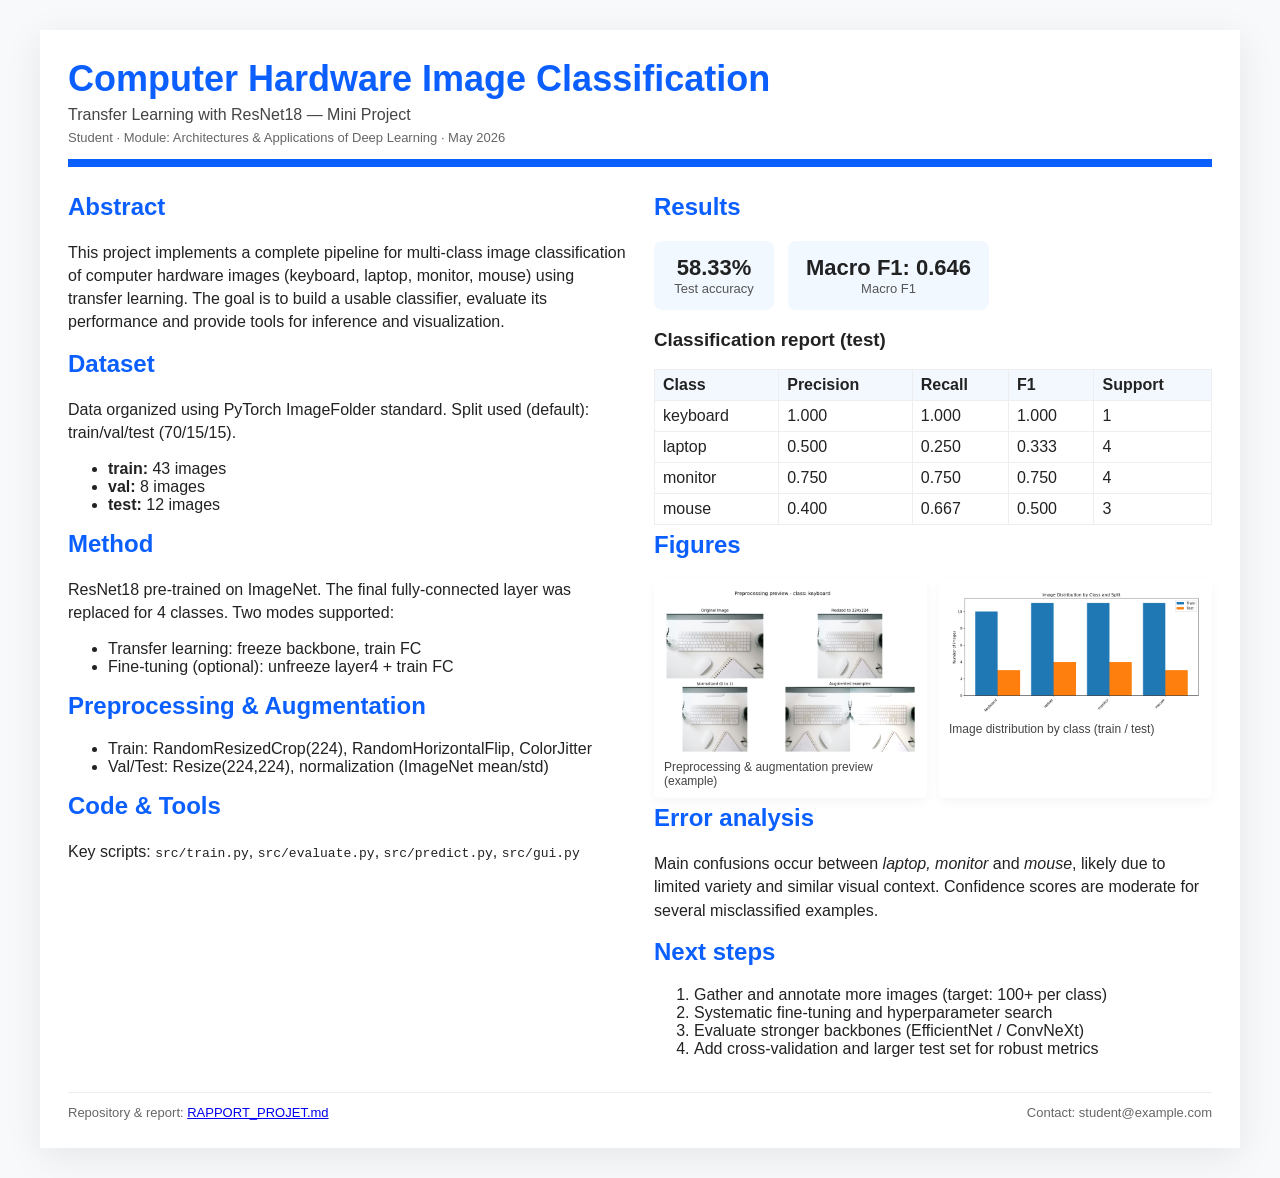
==== poster/index_en.html @ 9ba7bf4c "Add report, presentation, posters, and preprocessing preview script/figures" ====
<!doctype html>
<html lang="en">
<head>
  <meta charset="utf-8">
  <meta name="viewport" content="width=device-width, initial-scale=1">
  <title>Poster — Computer Hardware Image Classification</title>
  <link rel="stylesheet" href="styles_en.css">
</head>
<body>
  <div class="poster">
    <header class="masthead">
      <div class="title">Computer Hardware Image Classification</div>
      <div class="subtitle">Transfer Learning with ResNet18 — Mini Project</div>
      <div class="meta">Student · Module: Architectures & Applications of Deep Learning · May 2026</div>
    </header>

    <main class="content">
      <section class="col left">
        <h2>Abstract</h2>
        <p>This project implements a complete pipeline for multi-class image classification of computer hardware images (keyboard, laptop, monitor, mouse) using transfer learning. The goal is to build a usable classifier, evaluate its performance and provide tools for inference and visualization.</p>

        <h2>Dataset</h2>
        <p>Data organized using PyTorch ImageFolder standard. Split used (default): train/val/test (70/15/15).</p>
        <ul>
          <li><strong>train:</strong> 43 images</li>
          <li><strong>val:</strong> 8 images</li>
          <li><strong>test:</strong> 12 images</li>
        </ul>

        <h2>Method</h2>
        <p>ResNet18 pre-trained on ImageNet. The final fully-connected layer was replaced for 4 classes. Two modes supported:</p>
        <ul>
          <li>Transfer learning: freeze backbone, train FC</li>
          <li>Fine-tuning (optional): unfreeze layer4 + train FC</li>
        </ul>

        <h2>Preprocessing & Augmentation</h2>
        <ul>
          <li>Train: RandomResizedCrop(224), RandomHorizontalFlip, ColorJitter</li>
          <li>Val/Test: Resize(224,224), normalization (ImageNet mean/std)</li>
        </ul>

        <h2>Code & Tools</h2>
        <p>Key scripts: <code>src/train.py</code>, <code>src/evaluate.py</code>, <code>src/predict.py</code>, <code>src/gui.py</code></p>
      </section>

      <section class="col right">
        <h2>Results</h2>
        <div class="metrics">
          <div class="metric">
            <div class="value">58.33%</div>
            <div class="label">Test accuracy</div>
          </div>
          <div class="metric">
            <div class="value">Macro F1: 0.646</div>
            <div class="label">Macro F1</div>
          </div>
        </div>

        <h3>Classification report (test)</h3>
        <table class="report-table">
          <thead><tr><th>Class</th><th>Precision</th><th>Recall</th><th>F1</th><th>Support</th></tr></thead>
          <tbody>
            <tr><td>keyboard</td><td>1.000</td><td>1.000</td><td>1.000</td><td>1</td></tr>
            <tr><td>laptop</td><td>0.500</td><td>0.250</td><td>0.333</td><td>4</td></tr>
            <tr><td>monitor</td><td>0.750</td><td>0.750</td><td>0.750</td><td>4</td></tr>
            <tr><td>mouse</td><td>0.400</td><td>0.667</td><td>0.500</td><td>3</td></tr>
          </tbody>
        </table>

        <h2>Figures</h2>
        <div class="figures">
          <figure>
            <img src="../outputs/preprocessing_preview.png" alt="Preprocessing preview">
            <figcaption>Preprocessing & augmentation preview (example)</figcaption>
          </figure>

          <figure>
            <img src="../outputs/dataset_distribution.png" alt="Dataset distribution">
            <figcaption>Image distribution by class (train / test)</figcaption>
          </figure>
        </div>

        <h2>Error analysis</h2>
        <p>Main confusions occur between <em>laptop, monitor</em> and <em>mouse</em>, likely due to limited variety and similar visual context. Confidence scores are moderate for several misclassified examples.</p>

        <h2>Next steps</h2>
        <ol>
          <li>Gather and annotate more images (target: 100+ per class)</li>
          <li>Systematic fine-tuning and hyperparameter search</li>
          <li>Evaluate stronger backbones (EfficientNet / ConvNeXt)</li>
          <li>Add cross-validation and larger test set for robust metrics</li>
        </ol>
      </section>
    </main>

    <footer class="foot">
      <div>Repository & report: <a href="../RAPPORT_PROJET.md">RAPPORT_PROJET.md</a></div>
      <div>Contact: student@example.com</div>
    </footer>
  </div>
</body>
</html>
---- poster/styles_en.css ----
/* English poster styles (more developed, print-friendly) */
:root{
  --bg:#ffffff;
  --accent:#0b5fff;
  --muted:#444;
  --surface:#f7f9fb;
  --max-width:1200px;
}

*{box-sizing:border-box}
body{font-family:Verdana, Arial, Helvetica, sans-serif; margin:0; background:var(--surface); color:#222}
.poster{max-width:var(--max-width); margin:30px auto; background:var(--bg); padding:28px; box-shadow:0 8px 36px rgba(0,0,0,0.08)}
.masthead{border-bottom:8px solid var(--accent); padding-bottom:14px; margin-bottom:20px}
.title{font-size:36px; font-weight:800; color:var(--accent)}
.subtitle{font-size:16px; color:var(--muted); margin-top:6px}
.meta{font-size:13px; color:#666; margin-top:6px}

.content{display:flex; gap:28px}
.col{flex:1}
.col.left{max-width:50%}
.col.right{max-width:50%}

h2{color:var(--accent); margin-top:6px}
.report-table{width:100%; border-collapse:collapse; margin-top:8px}
.report-table th, .report-table td{border:1px solid #eee; padding:6px 8px; text-align:left}
.report-table th{background:#f3f8ff}

.metrics{display:flex; gap:14px; margin:8px 0 18px}
.metric{background:#f1f8ff; padding:14px 18px; border-radius:8px; text-align:center; min-width:120px}
.metric .value{font-size:22px; font-weight:800}
.metric .label{font-size:13px; color:#555}

.figures{display:flex; gap:12px; margin-top:8px}
.figures figure{flex:1; margin:0; background:#fff; padding:10px; border-radius:6px; box-shadow:0 4px 12px rgba(0,0,0,0.04)}
.figures img{width:100%; height:auto; display:block; border-radius:4px}
.figures figcaption{font-size:12px; color:#444; margin-top:6px}

.col.left p, .col.right p{line-height:1.45}
.foot{border-top:1px solid #eee; margin-top:18px; padding-top:12px; display:flex; justify-content:space-between; font-size:13px; color:#666}

@media (max-width:980px){
  .content{flex-direction:column}
  .col.left,.col.right{max-width:100%}
  .title{font-size:28px}
}

@media print{
  body{background:white}
  .poster{box-shadow:none; margin:0; padding:12mm}
}
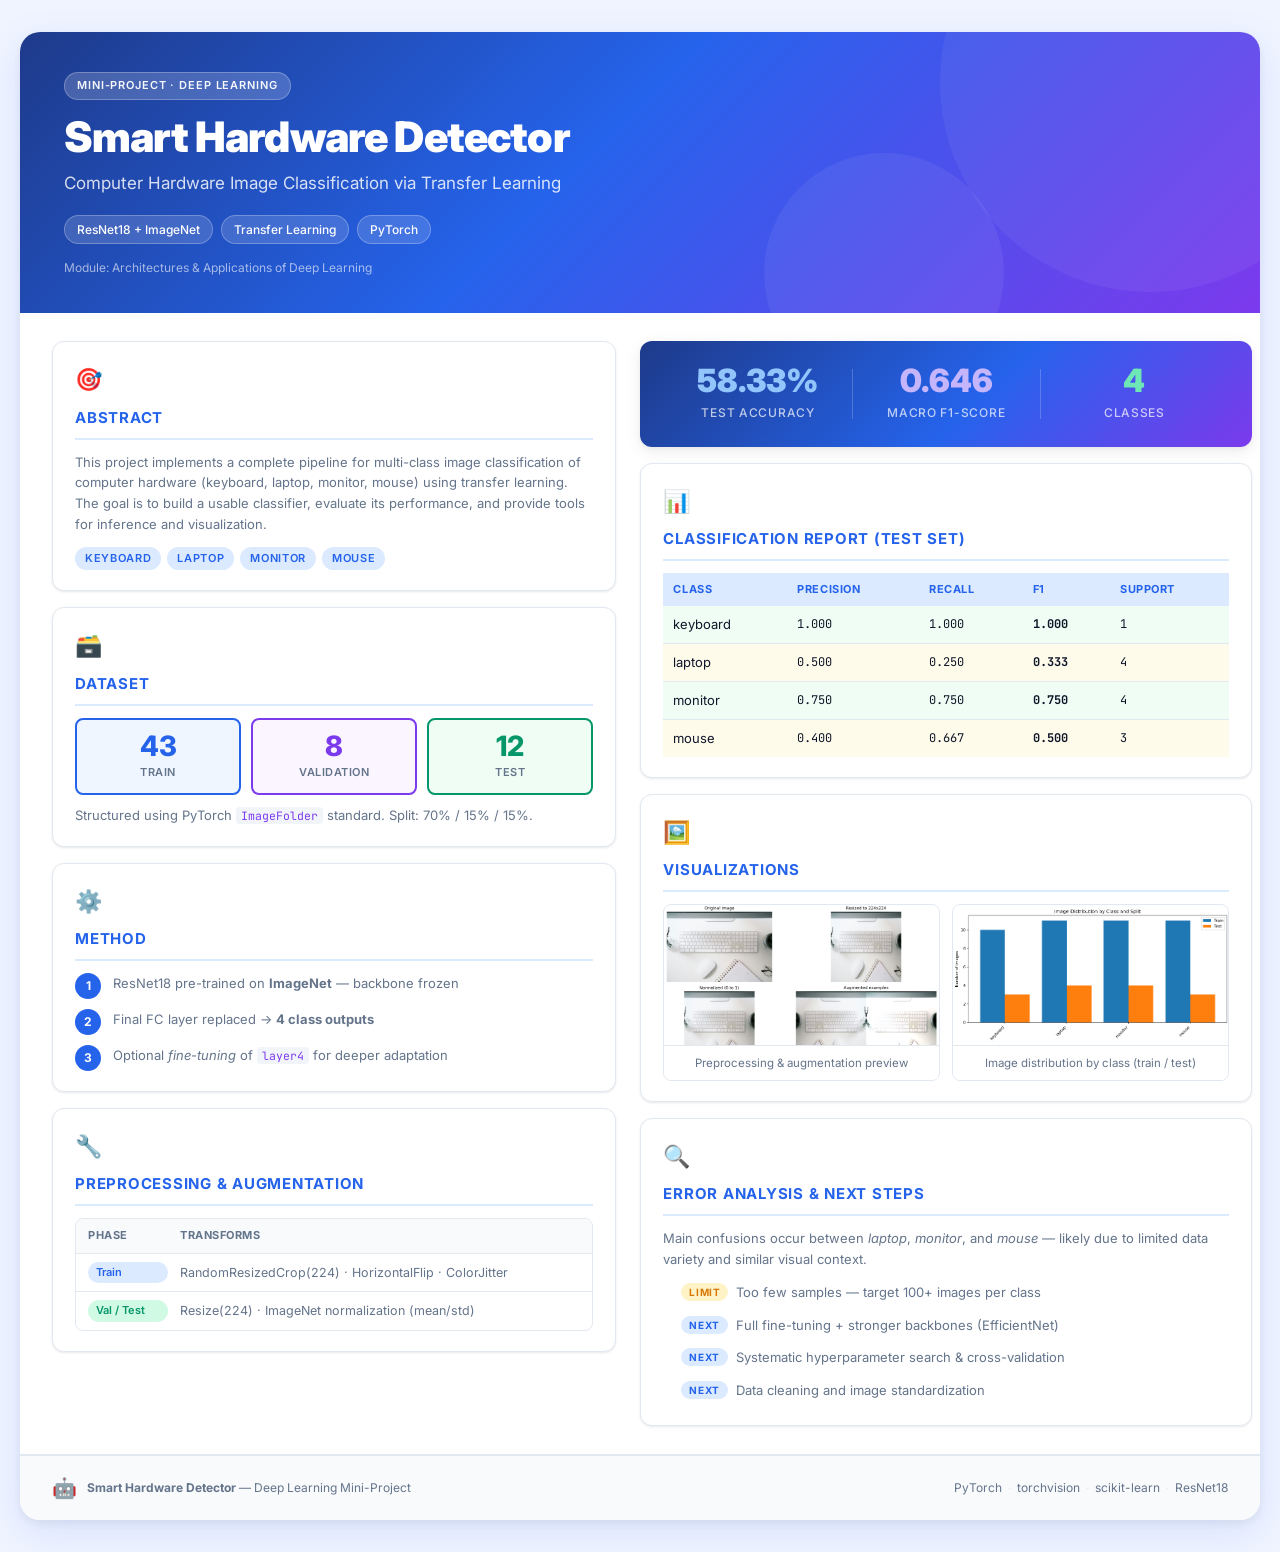
==== commit 97358491: "deete unused" ====
--- a/poster/index_en.html
+++ b/poster/index_en.html
@@ -3,101 +3,190 @@
 <head>
   <meta charset="utf-8">
   <meta name="viewport" content="width=device-width, initial-scale=1">
-  <title>Poster — Computer Hardware Image Classification</title>
+  <title>Smart Hardware Detector — Presentation Poster</title>
+  <link rel="preconnect" href="https://fonts.googleapis.com">
+  <link rel="preconnect" href="https://fonts.gstatic.com" crossorigin>
+  <link href="https://fonts.googleapis.com/css2?family=Inter:wght@400;500;600;700;800;900&family=JetBrains+Mono:wght@400;600&display=swap" rel="stylesheet">
   <link rel="stylesheet" href="styles_en.css">
 </head>
 <body>
   <div class="poster">
+
+    <!-- ===== HEADER ===== -->
     <header class="masthead">
-      <div class="title">Computer Hardware Image Classification</div>
-      <div class="subtitle">Transfer Learning with ResNet18 — Mini Project</div>
-      <div class="meta">Student · Module: Architectures & Applications of Deep Learning · May 2026</div>
+      <div class="masthead-inner">
+        <div class="header-badge">Mini-Project · Deep Learning</div>
+        <h1 class="title">Smart Hardware Detector</h1>
+        <div class="subtitle">Computer Hardware Image Classification via Transfer Learning</div>
+        <div class="meta-row">
+          <span class="meta-chip">ResNet18 + ImageNet</span>
+          <span class="meta-chip">Transfer Learning</span>
+          <span class="meta-chip">PyTorch</span>
+        </div>
+        <div class="module-label">Module: Architectures &amp; Applications of Deep Learning</div>
+      </div>
     </header>
 
+    <!-- ===== CONTENT GRID ===== -->
     <main class="content">
+
+      <!-- ===== LEFT COLUMN ===== -->
       <section class="col left">
-        <h2>Abstract</h2>
-        <p>This project implements a complete pipeline for multi-class image classification of computer hardware images (keyboard, laptop, monitor, mouse) using transfer learning. The goal is to build a usable classifier, evaluate its performance and provide tools for inference and visualization.</p>
 
-        <h2>Dataset</h2>
-        <p>Data organized using PyTorch ImageFolder standard. Split used (default): train/val/test (70/15/15).</p>
-        <ul>
-          <li><strong>train:</strong> 43 images</li>
-          <li><strong>val:</strong> 8 images</li>
-          <li><strong>test:</strong> 12 images</li>
-        </ul>
-
-        <h2>Method</h2>
-        <p>ResNet18 pre-trained on ImageNet. The final fully-connected layer was replaced for 4 classes. Two modes supported:</p>
-        <ul>
-          <li>Transfer learning: freeze backbone, train FC</li>
-          <li>Fine-tuning (optional): unfreeze layer4 + train FC</li>
-        </ul>
-
-        <h2>Preprocessing & Augmentation</h2>
-        <ul>
-          <li>Train: RandomResizedCrop(224), RandomHorizontalFlip, ColorJitter</li>
-          <li>Val/Test: Resize(224,224), normalization (ImageNet mean/std)</li>
-        </ul>
-
-        <h2>Code & Tools</h2>
-        <p>Key scripts: <code>src/train.py</code>, <code>src/evaluate.py</code>, <code>src/predict.py</code>, <code>src/gui.py</code></p>
-      </section>
-
-      <section class="col right">
-        <h2>Results</h2>
-        <div class="metrics">
-          <div class="metric">
-            <div class="value">58.33%</div>
-            <div class="label">Test accuracy</div>
-          </div>
-          <div class="metric">
-            <div class="value">Macro F1: 0.646</div>
-            <div class="label">Macro F1</div>
+        <div class="card">
+          <div class="card-icon">🎯</div>
+          <h2>Abstract</h2>
+          <p>This project implements a complete pipeline for multi-class image classification of computer hardware (keyboard, laptop, monitor, mouse) using transfer learning. The goal is to build a usable classifier, evaluate its performance, and provide tools for inference and visualization.</p>
+          <div class="tag-row">
+            <span class="tag">keyboard</span>
+            <span class="tag">laptop</span>
+            <span class="tag">monitor</span>
+            <span class="tag">mouse</span>
           </div>
         </div>
 
-        <h3>Classification report (test)</h3>
-        <table class="report-table">
-          <thead><tr><th>Class</th><th>Precision</th><th>Recall</th><th>F1</th><th>Support</th></tr></thead>
-          <tbody>
-            <tr><td>keyboard</td><td>1.000</td><td>1.000</td><td>1.000</td><td>1</td></tr>
-            <tr><td>laptop</td><td>0.500</td><td>0.250</td><td>0.333</td><td>4</td></tr>
-            <tr><td>monitor</td><td>0.750</td><td>0.750</td><td>0.750</td><td>4</td></tr>
-            <tr><td>mouse</td><td>0.400</td><td>0.667</td><td>0.500</td><td>3</td></tr>
-          </tbody>
-        </table>
-
-        <h2>Figures</h2>
-        <div class="figures">
-          <figure>
-            <img src="../outputs/preprocessing_preview.png" alt="Preprocessing preview">
-            <figcaption>Preprocessing & augmentation preview (example)</figcaption>
-          </figure>
-
-          <figure>
-            <img src="../outputs/dataset_distribution.png" alt="Dataset distribution">
-            <figcaption>Image distribution by class (train / test)</figcaption>
-          </figure>
+        <div class="card">
+          <div class="card-icon">🗃️</div>
+          <h2>Dataset</h2>
+          <div class="dataset-grid">
+            <div class="ds-item train">
+              <div class="ds-count">43</div>
+              <div class="ds-label">Train</div>
+            </div>
+            <div class="ds-item val">
+              <div class="ds-count">8</div>
+              <div class="ds-label">Validation</div>
+            </div>
+            <div class="ds-item test">
+              <div class="ds-count">12</div>
+              <div class="ds-label">Test</div>
+            </div>
+          </div>
+          <p class="note">Structured using PyTorch <code>ImageFolder</code> standard. Split: 70% / 15% / 15%.</p>
         </div>
 
-        <h2>Error analysis</h2>
-        <p>Main confusions occur between <em>laptop, monitor</em> and <em>mouse</em>, likely due to limited variety and similar visual context. Confidence scores are moderate for several misclassified examples.</p>
+        <div class="card">
+          <div class="card-icon">⚙️</div>
+          <h2>Method</h2>
+          <div class="method-steps">
+            <div class="step">
+              <div class="step-num">1</div>
+              <div>ResNet18 pre-trained on <strong>ImageNet</strong> — backbone frozen</div>
+            </div>
+            <div class="step">
+              <div class="step-num">2</div>
+              <div>Final FC layer replaced → <strong>4 class outputs</strong></div>
+            </div>
+            <div class="step">
+              <div class="step-num">3</div>
+              <div>Optional <em>fine-tuning</em> of <code>layer4</code> for deeper adaptation</div>
+            </div>
+          </div>
+        </div>
 
-        <h2>Next steps</h2>
-        <ol>
-          <li>Gather and annotate more images (target: 100+ per class)</li>
-          <li>Systematic fine-tuning and hyperparameter search</li>
-          <li>Evaluate stronger backbones (EfficientNet / ConvNeXt)</li>
-          <li>Add cross-validation and larger test set for robust metrics</li>
-        </ol>
+        <div class="card">
+          <div class="card-icon">🔧</div>
+          <h2>Preprocessing &amp; Augmentation</h2>
+          <div class="aug-table">
+            <div class="aug-row header-row">
+              <span>Phase</span><span>Transforms</span>
+            </div>
+            <div class="aug-row">
+              <span class="phase-badge train-badge">Train</span>
+              <span>RandomResizedCrop(224) · HorizontalFlip · ColorJitter</span>
+            </div>
+            <div class="aug-row">
+              <span class="phase-badge test-badge">Val / Test</span>
+              <span>Resize(224) · ImageNet normalization (mean/std)</span>
+            </div>
+          </div>
+        </div>
+
+      </section>
+
+      <!-- ===== RIGHT COLUMN ===== -->
+      <section class="col right">
+
+        <div class="metrics-banner">
+          <div class="metric-big">
+            <div class="metric-value accent">58.33%</div>
+            <div class="metric-label">Test Accuracy</div>
+          </div>
+          <div class="metric-divider"></div>
+          <div class="metric-big">
+            <div class="metric-value secondary">0.646</div>
+            <div class="metric-label">Macro F1-Score</div>
+          </div>
+          <div class="metric-divider"></div>
+          <div class="metric-big">
+            <div class="metric-value tertiary">4</div>
+            <div class="metric-label">Classes</div>
+          </div>
+        </div>
+
+        <div class="card">
+          <div class="card-icon">📊</div>
+          <h2>Classification Report (Test Set)</h2>
+          <table class="report-table">
+            <thead>
+              <tr><th>Class</th><th>Precision</th><th>Recall</th><th>F1</th><th>Support</th></tr>
+            </thead>
+            <tbody>
+              <tr class="row-good"><td>keyboard</td><td>1.000</td><td>1.000</td><td><strong>1.000</strong></td><td>1</td></tr>
+              <tr class="row-mid"><td>laptop</td><td>0.500</td><td>0.250</td><td><strong>0.333</strong></td><td>4</td></tr>
+              <tr class="row-good"><td>monitor</td><td>0.750</td><td>0.750</td><td><strong>0.750</strong></td><td>4</td></tr>
+              <tr class="row-mid"><td>mouse</td><td>0.400</td><td>0.667</td><td><strong>0.500</strong></td><td>3</td></tr>
+            </tbody>
+          </table>
+        </div>
+
+        <div class="card">
+          <div class="card-icon">🖼️</div>
+          <h2>Visualizations</h2>
+          <div class="figures">
+            <figure>
+              <img src="../outputs/preprocessing_preview.png" alt="Preprocessing preview">
+              <figcaption>Preprocessing &amp; augmentation preview</figcaption>
+            </figure>
+            <figure>
+              <img src="../outputs/dataset_distribution.png" alt="Dataset distribution">
+              <figcaption>Image distribution by class (train / test)</figcaption>
+            </figure>
+          </div>
+        </div>
+
+        <div class="card">
+          <div class="card-icon">🔍</div>
+          <h2>Error Analysis &amp; Next Steps</h2>
+          <p style="margin-bottom:12px">Main confusions occur between <em>laptop</em>, <em>monitor</em>, and <em>mouse</em> — likely due to limited data variety and similar visual context.</p>
+          <ul class="insights-list">
+            <li><span class="insight-tag warn">Limit</span> Too few samples — target 100+ images per class</li>
+            <li><span class="insight-tag info">Next</span> Full fine-tuning + stronger backbones (EfficientNet)</li>
+            <li><span class="insight-tag info">Next</span> Systematic hyperparameter search &amp; cross-validation</li>
+            <li><span class="insight-tag info">Next</span> Data cleaning and image standardization</li>
+          </ul>
+        </div>
+
       </section>
     </main>
 
+    <!-- ===== FOOTER ===== -->
     <footer class="foot">
-      <div>Repository & report: <a href="../RAPPORT_PROJET.md">RAPPORT_PROJET.md</a></div>
-      <div>Contact: student@example.com</div>
+      <div class="foot-left">
+        <span class="foot-logo">🤖</span>
+        <span><strong>Smart Hardware Detector</strong> — Deep Learning Mini-Project</span>
+      </div>
+      <div class="foot-right">
+        <span>PyTorch</span>
+        <span class="sep">·</span>
+        <span>torchvision</span>
+        <span class="sep">·</span>
+        <span>scikit-learn</span>
+        <span class="sep">·</span>
+        <span>ResNet18</span>
+      </div>
     </footer>
+
   </div>
 </body>
 </html>
--- a/poster/styles_en.css
+++ b/poster/styles_en.css
@@ -1,50 +1,326 @@
-/* English poster styles (more developed, print-friendly) */
-:root{
-  --bg:#ffffff;
-  --accent:#0b5fff;
-  --muted:#444;
-  --surface:#f7f9fb;
-  --max-width:1200px;
-}
-
-*{box-sizing:border-box}
-body{font-family:Verdana, Arial, Helvetica, sans-serif; margin:0; background:var(--surface); color:#222}
-.poster{max-width:var(--max-width); margin:30px auto; background:var(--bg); padding:28px; box-shadow:0 8px 36px rgba(0,0,0,0.08)}
-.masthead{border-bottom:8px solid var(--accent); padding-bottom:14px; margin-bottom:20px}
-.title{font-size:36px; font-weight:800; color:var(--accent)}
-.subtitle{font-size:16px; color:var(--muted); margin-top:6px}
-.meta{font-size:13px; color:#666; margin-top:6px}
-
-.content{display:flex; gap:28px}
-.col{flex:1}
-.col.left{max-width:50%}
-.col.right{max-width:50%}
-
-h2{color:var(--accent); margin-top:6px}
-.report-table{width:100%; border-collapse:collapse; margin-top:8px}
-.report-table th, .report-table td{border:1px solid #eee; padding:6px 8px; text-align:left}
-.report-table th{background:#f3f8ff}
-
-.metrics{display:flex; gap:14px; margin:8px 0 18px}
-.metric{background:#f1f8ff; padding:14px 18px; border-radius:8px; text-align:center; min-width:120px}
-.metric .value{font-size:22px; font-weight:800}
-.metric .label{font-size:13px; color:#555}
-
-.figures{display:flex; gap:12px; margin-top:8px}
-.figures figure{flex:1; margin:0; background:#fff; padding:10px; border-radius:6px; box-shadow:0 4px 12px rgba(0,0,0,0.04)}
-.figures img{width:100%; height:auto; display:block; border-radius:4px}
-.figures figcaption{font-size:12px; color:#444; margin-top:6px}
-
-.col.left p, .col.right p{line-height:1.45}
-.foot{border-top:1px solid #eee; margin-top:18px; padding-top:12px; display:flex; justify-content:space-between; font-size:13px; color:#666}
-
-@media (max-width:980px){
-  .content{flex-direction:column}
-  .col.left,.col.right{max-width:100%}
-  .title{font-size:28px}
-}
-
-@media print{
-  body{background:white}
-  .poster{box-shadow:none; margin:0; padding:12mm}
-}
+/* ====================================================
+   Smart Hardware Detector — English Poster Styles
+   Presentation · Deep Learning Mini-Project · May 2026
+   ==================================================== */
+
+@import url('https://fonts.googleapis.com/css2?family=Inter:wght@400;500;600;700;800;900&family=JetBrains+Mono:wght@400;600&display=swap');
+
+/* ---- Design Tokens ---- */
+:root {
+  --bg: #ffffff;
+  --surface: #f0f4ff;
+  --card-bg: #ffffff;
+  --accent: #2563eb;
+  --accent-light: #dbeafe;
+  --secondary: #7c3aed;
+  --secondary-light: #ede9fe;
+  --tertiary: #059669;
+  --tertiary-light: #d1fae5;
+  --warn: #d97706;
+  --warn-light: #fef3c7;
+  --text: #0f172a;
+  --text-muted: #64748b;
+  --border: #e2e8f0;
+  --shadow-sm: 0 1px 3px rgba(0,0,0,0.06), 0 1px 2px rgba(0,0,0,0.04);
+  --shadow-md: 0 4px 16px rgba(0,0,0,0.08), 0 2px 4px rgba(0,0,0,0.04);
+  --shadow-lg: 0 12px 40px rgba(37,99,235,0.12), 0 4px 8px rgba(0,0,0,0.06);
+  --radius: 12px;
+  --radius-sm: 8px;
+  --max-width: 1240px;
+  --font: 'Inter', Arial, Helvetica, sans-serif;
+  --font-mono: 'JetBrains Mono', 'Courier New', monospace;
+}
+
+*, *::before, *::after { box-sizing: border-box; margin: 0; padding: 0; }
+
+body {
+  font-family: var(--font);
+  background: var(--surface);
+  color: var(--text);
+  font-size: 14px;
+  line-height: 1.6;
+  -webkit-font-smoothing: antialiased;
+}
+
+/* ---- Poster Container ---- */
+.poster {
+  max-width: var(--max-width);
+  margin: 32px auto;
+  background: var(--bg);
+  border-radius: 20px;
+  overflow: hidden;
+  box-shadow: var(--shadow-lg);
+}
+
+/* ====================================================
+   MASTHEAD / HEADER
+   ==================================================== */
+.masthead {
+  background: linear-gradient(135deg, #1e3a8a 0%, #2563eb 45%, #7c3aed 100%);
+  padding: 40px 44px 36px;
+  position: relative;
+  overflow: hidden;
+}
+
+.masthead::before {
+  content: '';
+  position: absolute;
+  width: 420px; height: 420px;
+  border-radius: 50%;
+  background: rgba(255,255,255,0.05);
+  top: -160px; right: -100px;
+}
+.masthead::after {
+  content: '';
+  position: absolute;
+  width: 240px; height: 240px;
+  border-radius: 50%;
+  background: rgba(255,255,255,0.06);
+  bottom: -80px; left: 60%;
+}
+
+.masthead-inner { position: relative; z-index: 1; }
+
+.header-badge {
+  display: inline-block;
+  background: rgba(255,255,255,0.18);
+  color: rgba(255,255,255,0.95);
+  font-size: 11px;
+  font-weight: 600;
+  letter-spacing: 0.08em;
+  text-transform: uppercase;
+  padding: 4px 12px;
+  border-radius: 20px;
+  border: 1px solid rgba(255,255,255,0.25);
+  margin-bottom: 14px;
+}
+
+.title {
+  font-size: 42px;
+  font-weight: 900;
+  color: #ffffff;
+  letter-spacing: -0.02em;
+  line-height: 1.1;
+  margin-bottom: 10px;
+}
+
+.subtitle {
+  font-size: 17px;
+  color: rgba(255,255,255,0.82);
+  font-weight: 400;
+  margin-bottom: 18px;
+}
+
+.meta-row { display: flex; flex-wrap: wrap; gap: 8px; margin-bottom: 14px; }
+
+.meta-chip {
+  background: rgba(255,255,255,0.15);
+  border: 1px solid rgba(255,255,255,0.25);
+  color: #fff;
+  font-size: 12px;
+  font-weight: 500;
+  padding: 4px 12px;
+  border-radius: 20px;
+  backdrop-filter: blur(4px);
+}
+
+.module-label { font-size: 12px; color: rgba(255,255,255,0.60); font-weight: 400; }
+
+/* ====================================================
+   CONTENT GRID
+   ==================================================== */
+.content {
+  display: flex;
+  padding: 28px 32px;
+  gap: 24px;
+}
+
+.col { flex: 1; display: flex; flex-direction: column; gap: 16px; }
+.col.left  { flex: 0 0 48%; max-width: 48%; }
+.col.right { flex: 0 0 52%; max-width: 52%; }
+
+/* ====================================================
+   CARDS
+   ==================================================== */
+.card {
+  background: var(--card-bg);
+  border: 1px solid var(--border);
+  border-radius: var(--radius);
+  padding: 20px 22px;
+  box-shadow: var(--shadow-sm);
+  transition: box-shadow 0.2s ease;
+}
+.card:hover { box-shadow: var(--shadow-md); }
+
+.card-icon { font-size: 22px; margin-bottom: 8px; }
+
+.card h2 {
+  font-size: 15px;
+  font-weight: 700;
+  color: var(--accent);
+  text-transform: uppercase;
+  letter-spacing: 0.05em;
+  margin-bottom: 12px;
+  padding-bottom: 8px;
+  border-bottom: 2px solid var(--accent-light);
+}
+
+.card p { color: var(--text-muted); font-size: 13px; }
+.card ul { padding-left: 18px; color: var(--text-muted); font-size: 13px; }
+.card ul li { margin-bottom: 4px; }
+
+/* ---- Tags ---- */
+.tag-row { display: flex; flex-wrap: wrap; gap: 6px; margin-top: 12px; }
+.tag {
+  background: var(--accent-light);
+  color: var(--accent);
+  font-size: 11px; font-weight: 600;
+  padding: 3px 10px; border-radius: 20px;
+  text-transform: uppercase; letter-spacing: 0.06em;
+}
+
+/* ---- Dataset grid ---- */
+.dataset-grid { display: flex; gap: 10px; margin: 12px 0 10px; }
+.ds-item {
+  flex: 1; text-align: center;
+  padding: 12px 8px; border-radius: var(--radius-sm);
+  border: 2px solid transparent;
+}
+.ds-item.train { background: #eff6ff; border-color: var(--accent); }
+.ds-item.val   { background: #faf5ff; border-color: var(--secondary); }
+.ds-item.test  { background: #f0fdf4; border-color: var(--tertiary); }
+.ds-count { font-size: 28px; font-weight: 800; line-height: 1; }
+.train .ds-count { color: var(--accent); }
+.val   .ds-count { color: var(--secondary); }
+.test  .ds-count { color: var(--tertiary); }
+.ds-label { font-size: 11px; color: var(--text-muted); margin-top: 4px; font-weight: 600; text-transform: uppercase; letter-spacing: 0.05em; }
+
+.note { font-size: 11.5px; color: var(--text-muted); margin-top: 2px; }
+code {
+  font-family: var(--font-mono);
+  background: #f1f5f9; padding: 1px 5px;
+  border-radius: 4px; font-size: 11.5px;
+  color: var(--secondary);
+}
+
+/* ---- Method steps ---- */
+.method-steps { display: flex; flex-direction: column; gap: 10px; margin-top: 4px; }
+.step { display: flex; align-items: flex-start; gap: 12px; font-size: 13px; color: var(--text-muted); }
+.step-num {
+  min-width: 26px; height: 26px;
+  background: var(--accent); color: #fff;
+  font-size: 12px; font-weight: 700;
+  border-radius: 50%;
+  display: flex; align-items: center; justify-content: center;
+  flex-shrink: 0;
+}
+
+/* ---- Augmentation table ---- */
+.aug-table {
+  display: flex; flex-direction: column;
+  border-radius: var(--radius-sm); overflow: hidden;
+  border: 1px solid var(--border); margin-top: 8px; font-size: 12.5px;
+}
+.aug-row { display: flex; align-items: center; gap: 12px; padding: 8px 12px; }
+.aug-row.header-row { background: #f8fafc; font-weight: 700; font-size: 11px; text-transform: uppercase; letter-spacing: 0.05em; color: var(--text-muted); }
+.aug-row:not(.header-row) { border-top: 1px solid var(--border); color: var(--text-muted); }
+.aug-row span:first-child { min-width: 80px; }
+.phase-badge { display: inline-block; padding: 2px 8px; border-radius: 20px; font-size: 11px; font-weight: 600; }
+.train-badge { background: var(--accent-light); color: var(--accent); }
+.test-badge  { background: var(--tertiary-light); color: var(--tertiary); }
+
+/* ====================================================
+   METRICS BANNER
+   ==================================================== */
+.metrics-banner {
+  background: linear-gradient(135deg, #1e3a8a 0%, #2563eb 55%, #7c3aed 100%);
+  border-radius: var(--radius);
+  padding: 24px 28px;
+  display: flex; align-items: center;
+  box-shadow: var(--shadow-md);
+}
+.metric-big { flex: 1; text-align: center; }
+.metric-value { font-size: 32px; font-weight: 900; line-height: 1; margin-bottom: 6px; }
+.metric-value.accent    { color: #93c5fd; }
+.metric-value.secondary { color: #c4b5fd; }
+.metric-value.tertiary  { color: #6ee7b7; }
+.metric-label { font-size: 12px; color: rgba(255,255,255,0.70); font-weight: 500; text-transform: uppercase; letter-spacing: 0.06em; }
+.metric-divider { width: 1px; height: 50px; background: rgba(255,255,255,0.2); flex-shrink: 0; margin: 0 4px; }
+
+/* ====================================================
+   REPORT TABLE
+   ==================================================== */
+.report-table { width: 100%; border-collapse: collapse; font-size: 13px; margin-top: 4px; }
+.report-table th {
+  background: var(--accent-light); color: var(--accent);
+  font-weight: 700; font-size: 11px;
+  text-transform: uppercase; letter-spacing: 0.05em;
+  padding: 8px 10px; text-align: left;
+}
+.report-table td { padding: 8px 10px; border-bottom: 1px solid var(--border); }
+.report-table tbody tr:last-child td { border-bottom: none; }
+.row-good { background: #f0fdf4; }
+.row-mid  { background: #fffbeb; }
+.report-table td:not(:first-child) { font-family: var(--font-mono); font-size: 12px; }
+
+/* ====================================================
+   FIGURES
+   ==================================================== */
+.figures { display: flex; gap: 12px; margin-top: 4px; }
+.figures figure {
+  flex: 1; margin: 0;
+  border: 1px solid var(--border);
+  border-radius: var(--radius-sm);
+  overflow: hidden; background: #f8fafc;
+}
+.figures img { width: 100%; height: 140px; object-fit: cover; display: block; }
+.figures figcaption { font-size: 11.5px; color: var(--text-muted); padding: 8px 10px; text-align: center; background: #fff; border-top: 1px solid var(--border); }
+
+/* ====================================================
+   INSIGHTS LIST
+   ==================================================== */
+.insights-list { list-style: none; padding: 0; display: flex; flex-direction: column; gap: 8px; margin-top: 4px; }
+.insights-list li { font-size: 13px; color: var(--text-muted); display: flex; align-items: flex-start; gap: 8px; }
+.insight-tag {
+  display: inline-block; padding: 1px 8px; border-radius: 20px;
+  font-size: 10px; font-weight: 700;
+  text-transform: uppercase; letter-spacing: 0.06em;
+  flex-shrink: 0; margin-top: 1px;
+}
+.insight-tag.warn { background: var(--warn-light); color: var(--warn); }
+.insight-tag.info { background: var(--accent-light); color: var(--accent); }
+
+/* ====================================================
+   FOOTER
+   ==================================================== */
+.foot {
+  border-top: 2px solid var(--border);
+  padding: 16px 32px;
+  display: flex; align-items: center; justify-content: space-between;
+  background: #f8fafc;
+  font-size: 12px; color: var(--text-muted);
+}
+.foot-left { display: flex; align-items: center; gap: 10px; }
+.foot-logo { font-size: 20px; }
+.foot-right { display: flex; align-items: center; gap: 6px; }
+.sep { color: var(--border); }
+
+/* ====================================================
+   PRINT OPTIMIZED
+   ==================================================== */
+@media print {
+  body { background: white; }
+  .poster { box-shadow: none; margin: 0; border-radius: 0; }
+  .masthead { -webkit-print-color-adjust: exact; print-color-adjust: exact; }
+  .metrics-banner { -webkit-print-color-adjust: exact; print-color-adjust: exact; }
+}
+
+/* ====================================================
+   RESPONSIVE
+   ==================================================== */
+@media (max-width: 960px) {
+  .content { flex-direction: column; }
+  .col.left, .col.right { max-width: 100%; flex: none; }
+  .title { font-size: 30px; }
+  .masthead { padding: 28px 24px; }
+}
